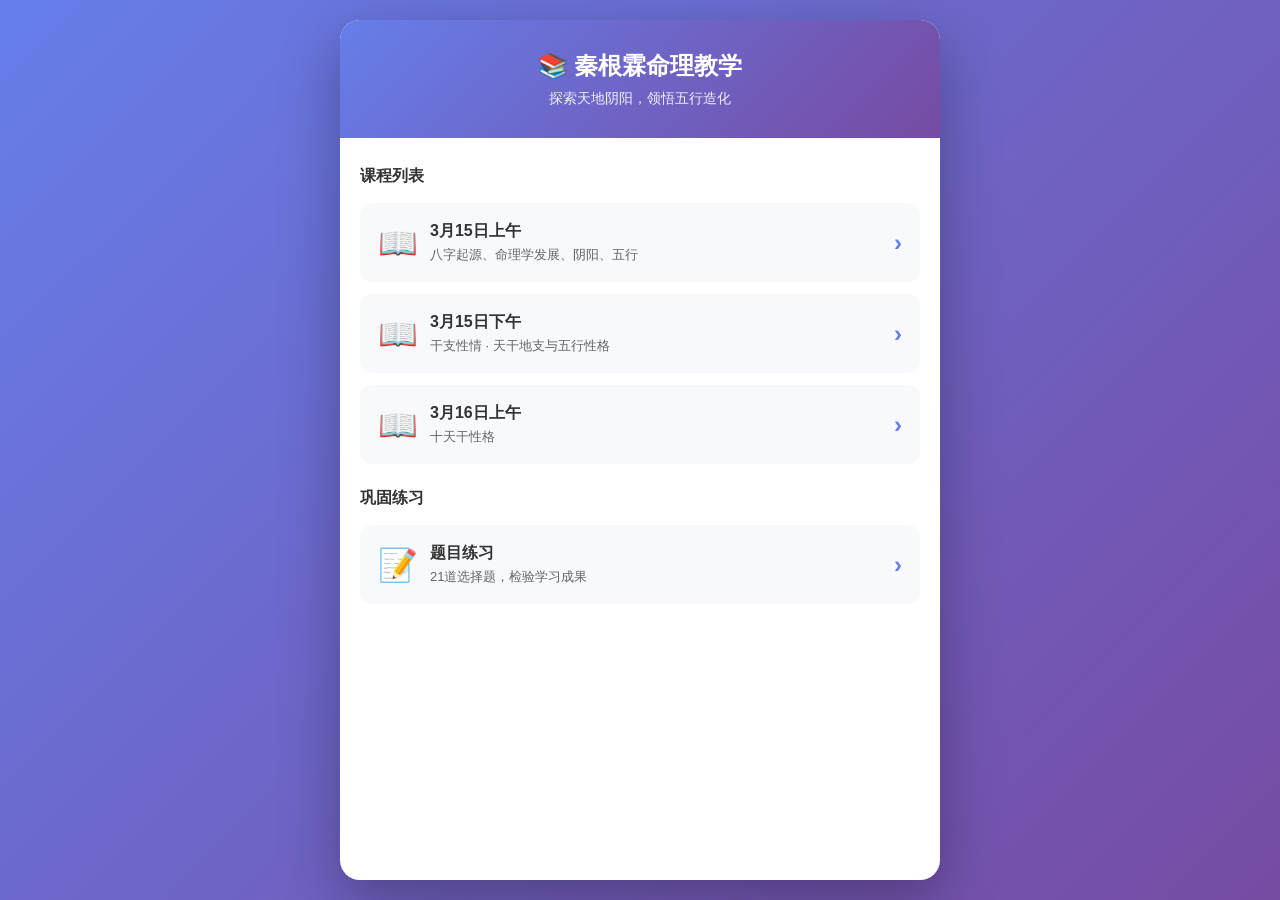
==== index.html @ aed4a35c "Initial commit: 秦根霖命理教学网页版" ====
<!DOCTYPE html>
<html lang="zh-CN">
<head>
  <meta charset="UTF-8">
  <meta name="viewport" content="width=device-width, initial-scale=1.0">
  <title>秦根霖命理教学</title>
  <link rel="stylesheet" href="style.css">
</head>
<body>
  <div class="container">
    <div class="header">
      <div class="welcome-card">
        <div class="title">📚 秦根霖命理教学</div>
        <div class="subtitle">探索天地阴阳，领悟五行造化</div>
      </div>
    </div>

    <div class="content">
      <div class="section-title">课程列表</div>
      <div id="course-list" class="course-list"></div>

      <div class="quiz-section">
        <div class="section-title">巩固练习</div>
        <div class="quiz-card" onclick="goToQuiz()">
          <div class="quiz-icon">📝</div>
          <div class="quiz-info">
            <div class="quiz-title">题目练习</div>
            <div class="quiz-desc" id="quiz-count">道选择题，检验学习成果</div>
          </div>
          <div class="arrow">›</div>
        </div>
      </div>
    </div>
  </div>

  <script src="data.js"></script>
  <script src="app.js"></script>
</body>
</html>
---- style.css ----
* {
  margin: 0;
  padding: 0;
  box-sizing: border-box;
}

body {
  font-family: -apple-system, BlinkMacSystemFont, 'Segoe UI', Roboto, 'Helvetica Neue', Arial, sans-serif;
  background: linear-gradient(135deg, #667eea 0%, #764ba2 100%);
  min-height: 100vh;
  padding: 20px;
}

.container {
  max-width: 600px;
  margin: 0 auto;
  background: white;
  border-radius: 20px;
  box-shadow: 0 20px 60px rgba(0, 0, 0, 0.3);
  overflow: hidden;
  min-height: calc(100vh - 40px);
  display: flex;
  flex-direction: column;
}

.header {
  background: linear-gradient(135deg, #667eea 0%, #764ba2 100%);
  padding: 30px 20px;
  color: white;
}

.welcome-card {
  text-align: center;
}

.welcome-card .title {
  font-size: 24px;
  font-weight: bold;
  margin-bottom: 8px;
}

.welcome-card .subtitle {
  font-size: 14px;
  opacity: 0.9;
}

.back-btn {
  background: rgba(255, 255, 255, 0.2);
  border: none;
  color: white;
  padding: 10px 16px;
  border-radius: 8px;
  cursor: pointer;
  font-size: 14px;
  margin-bottom: 10px;
}

.back-btn:hover {
  background: rgba(255, 255, 255, 0.3);
}

.page-title {
  font-size: 20px;
  font-weight: bold;
}

.content {
  flex: 1;
  padding: 20px;
  overflow-y: auto;
}

.section-title {
  font-size: 16px;
  font-weight: bold;
  color: #333;
  margin-bottom: 16px;
  margin-top: 8px;
}

.course-list {
  display: flex;
  flex-direction: column;
  gap: 12px;
  margin-bottom: 24px;
}

.course-card, .quiz-card {
  display: flex;
  align-items: center;
  padding: 16px;
  background: #f7f9fc;
  border-radius: 12px;
  cursor: pointer;
  transition: all 0.3s;
  border: 2px solid transparent;
}

.course-card:hover, .quiz-card:hover {
  transform: translateY(-2px);
  box-shadow: 0 4px 12px rgba(0, 0, 0, 0.1);
  border-color: #667eea;
}

.course-icon, .quiz-icon {
  font-size: 32px;
  margin-right: 12px;
}

.course-info, .quiz-info {
  flex: 1;
}

.course-title, .quiz-title {
  font-size: 16px;
  font-weight: bold;
  color: #333;
  margin-bottom: 4px;
}

.course-desc, .quiz-desc {
  font-size: 13px;
  color: #666;
}

.arrow {
  font-size: 24px;
  color: #667eea;
  font-weight: bold;
}

.quiz-section {
  margin-bottom: 24px;
}

/* 课程详情页样式 */
.course-section {
  margin-bottom: 24px;
}

.course-section-title {
  font-size: 16px;
  font-weight: bold;
  color: #667eea;
  margin-bottom: 12px;
  padding-left: 12px;
  border-left: 4px solid #667eea;
}

.course-points {
  background: #f7f9fc;
  border-radius: 12px;
  padding: 16px;
}

.course-point {
  display: flex;
  align-items: flex-start;
  margin-bottom: 10px;
}

.course-point:last-child {
  margin-bottom: 0;
}

.course-point-icon {
  color: #667eea;
  margin-right: 8px;
  font-weight: bold;
}

.course-point-text {
  flex: 1;
  font-size: 14px;
  color: #333;
  line-height: 1.6;
}

/* 题目练习页样式 */
.quiz-progress {
  background: #f7f9fc;
  padding: 16px 20px;
}

.progress-bar {
  height: 6px;
  background: #e0e0e0;
  border-radius: 3px;
  margin-bottom: 8px;
  overflow: hidden;
}

.progress-bar::before {
  content: '';
  display: block;
  height: 100%;
  background: linear-gradient(135deg, #667eea 0%, #764ba2 100%);
  width: var(--progress, 0%);
  transition: width 0.3s;
}

.progress-text {
  font-size: 13px;
  color: #666;
  text-align: center;
}

.question-card {
  background: #f7f9fc;
  border-radius: 12px;
  padding: 20px;
  margin-bottom: 20px;
}

.question-number {
  display: inline-block;
  background: #667eea;
  color: white;
  padding: 4px 12px;
  border-radius: 20px;
  font-size: 12px;
  margin-bottom: 12px;
}

.question-text {
  font-size: 16px;
  color: #333;
  line-height: 1.6;
  margin-bottom: 20px;
}

.options-list {
  display: flex;
  flex-direction: column;
  gap: 10px;
}

.option-item {
  display: flex;
  align-items: center;
  padding: 14px 16px;
  background: white;
  border: 2px solid #e0e0e0;
  border-radius: 10px;
  cursor: pointer;
  transition: all 0.2s;
}

.option-item:hover:not(.disabled) {
  border-color: #667eea;
}

.option-item.selected {
  border-color: #667eea;
  background: #f0f4ff;
}

.option-item.correct {
  border-color: #10b981;
  background: #ecfdf5;
}

.option-item.wrong {
  border-color: #ef4444;
  background: #fef2f2;
}

.option-item.disabled {
  cursor: not-allowed;
}

.option-letter {
  width: 28px;
  height: 28px;
  display: flex;
  align-items: center;
  justify-content: center;
  background: #f0f0f0;
  border-radius: 50%;
  font-weight: bold;
  color: #666;
  margin-right: 12px;
  font-size: 13px;
}

.option-item.selected .option-letter {
  background: #667eea;
  color: white;
}

.option-item.correct .option-letter {
  background: #10b981;
  color: white;
}

.option-item.wrong .option-letter {
  background: #ef4444;
  color: white;
}

.option-text {
  flex: 1;
  font-size: 14px;
  color: #333;
}

.explanation {
  margin-top: 16px;
  padding: 16px;
  background: #fffbeb;
  border-radius: 10px;
  border-left: 4px solid #f59e0b;
}

.explanation-title {
  font-weight: bold;
  color: #d97706;
  margin-bottom: 8px;
  font-size: 14px;
}

.explanation-text {
  font-size: 14px;
  color: #78350f;
  line-height: 1.6;
}

.bottom-bar {
  padding: 16px 20px;
  background: white;
  border-top: 1px solid #f0f0f0;
}

.btn-primary {
  width: 100%;
  padding: 14px;
  background: linear-gradient(135deg, #667eea 0%, #764ba2 100%);
  color: white;
  border: none;
  border-radius: 10px;
  font-size: 16px;
  font-weight: bold;
  cursor: pointer;
  transition: all 0.3s;
}

.btn-primary:hover {
  transform: translateY(-2px);
  box-shadow: 0 4px 12px rgba(102, 126, 234, 0.4);
}

.btn-primary:disabled {
  opacity: 0.5;
  cursor: not-allowed;
  transform: none;
}

.btn-secondary {
  width: 100%;
  padding: 14px;
  background: #f0f0f0;
  color: #333;
  border: none;
  border-radius: 10px;
  font-size: 16px;
  font-weight: bold;
  cursor: pointer;
  transition: all 0.3s;
}

.btn-secondary:hover {
  background: #e0e0e0;
}

/* 弹窗样式 */
.modal {
  display: none;
  position: fixed;
  top: 0;
  left: 0;
  width: 100%;
  height: 100%;
  background: rgba(0, 0, 0, 0.5);
  align-items: center;
  justify-content: center;
  z-index: 1000;
  padding: 20px;
}

.modal.show {
  display: flex;
}

.modal-content {
  background: white;
  border-radius: 20px;
  padding: 40px 30px;
  text-align: center;
  max-width: 400px;
  width: 100%;
  animation: slideUp 0.3s;
}

@keyframes slideUp {
  from {
    opacity: 0;
    transform: translateY(20px);
  }
  to {
    opacity: 1;
    transform: translateY(0);
  }
}

.result-icon {
  font-size: 64px;
  margin-bottom: 16px;
}

.result-title {
  font-size: 24px;
  font-weight: bold;
  color: #333;
  margin-bottom: 12px;
}

.result-score {
  font-size: 48px;
  font-weight: bold;
  color: #667eea;
  margin-bottom: 8px;
}

.result-desc {
  font-size: 14px;
  color: #666;
  margin-bottom: 24px;
}

.modal .btn-group {
  display: flex;
  gap: 12px;
}

.modal .btn-secondary,
.modal .btn-primary {
  flex: 1;
}
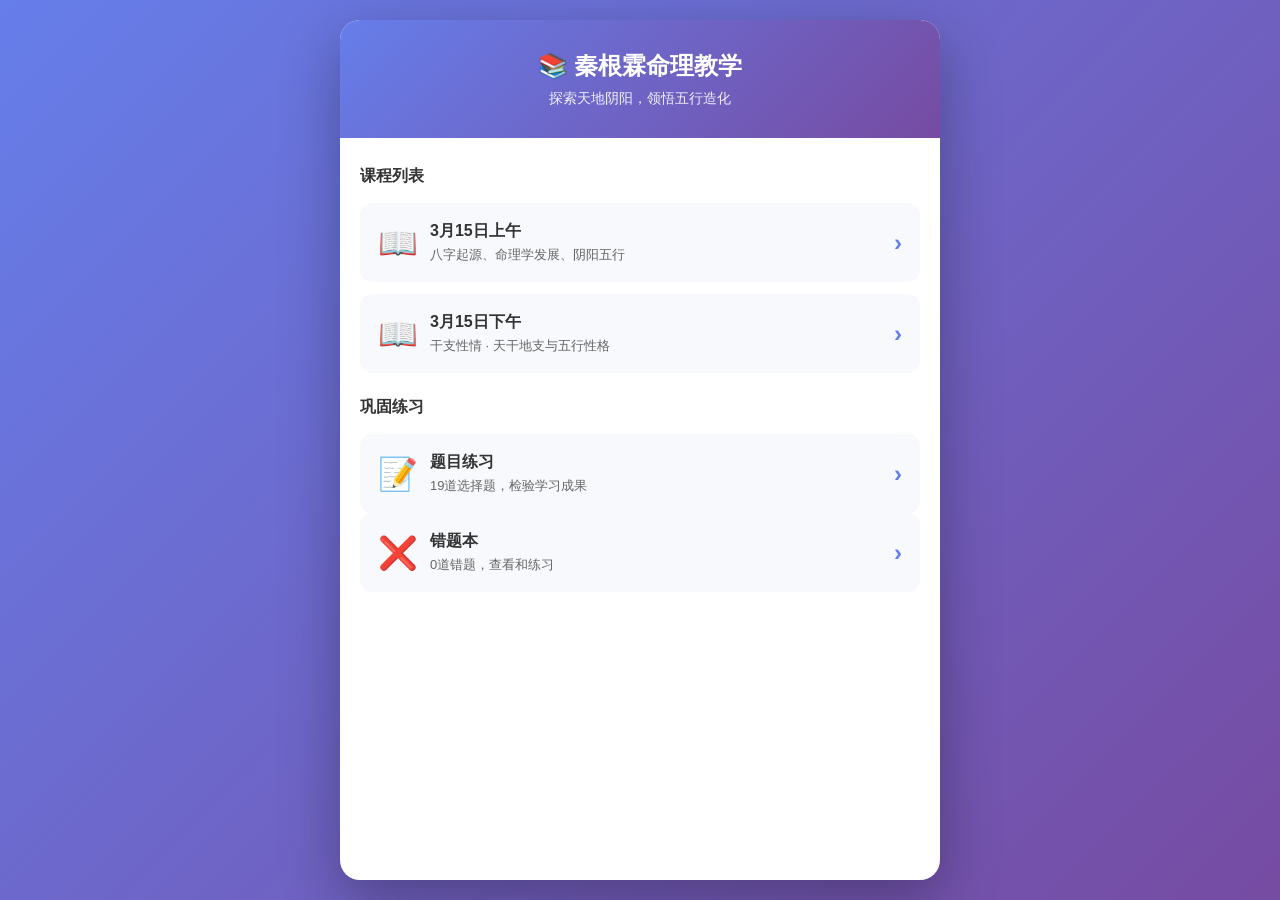
==== commit becd5ccc: "添加错题本功能和自动跳转下一题" ====
--- a/index.html
+++ b/index.html
@@ -29,6 +29,14 @@
           </div>
           <div class="arrow">›</div>
         </div>
+        <div class="quiz-card" onclick="goToWrongQuestions()">
+          <div class="quiz-icon">❌</div>
+          <div class="quiz-info">
+            <div class="quiz-title">错题本</div>
+            <div class="quiz-desc" id="wrong-count">查看和练习错题</div>
+          </div>
+          <div class="arrow">›</div>
+        </div>
       </div>
     </div>
   </div>
--- a/style.css
+++ b/style.css
@@ -446,3 +446,384 @@
 .modal .btn-primary {
   flex: 1;
 }
+
+/* 错题本样式 */
+.page-header {
+  background: linear-gradient(135deg, #667eea 0%, #764ba2 100%);
+  padding: 20px;
+  color: white;
+  display: flex;
+  align-items: center;
+  gap: 12px;
+}
+
+.page-header h1 {
+  font-size: 20px;
+  font-weight: bold;
+}
+
+/* 错题统计 */
+.wrong-stats {
+  padding: 20px;
+}
+
+.wrong-stats .stats-card {
+  background: linear-gradient(135deg, #667eea 0%, #764ba2 100%);
+  border-radius: 16px;
+  padding: 24px;
+  display: flex;
+  align-items: center;
+  justify-content: center;
+  margin-bottom: 16px;
+}
+
+.wrong-stats .stats-item {
+  flex: 1;
+  text-align: center;
+}
+
+.wrong-stats .stats-number {
+  font-size: 36px;
+  font-weight: bold;
+  color: white;
+  margin-bottom: 4px;
+}
+
+.wrong-stats .stats-label {
+  font-size: 14px;
+  color: rgba(255, 255, 255, 0.8);
+}
+
+.wrong-stats .stats-divider {
+  width: 2px;
+  height: 60px;
+  background: rgba(255, 255, 255, 0.3);
+}
+
+.wrong-stats .action-bar {
+  display: flex;
+  gap: 12px;
+}
+
+.wrong-stats .btn {
+  flex: 1;
+  padding: 12px;
+  border-radius: 10px;
+  font-size: 14px;
+  font-weight: 600;
+  border: none;
+  cursor: pointer;
+  transition: all 0.3s;
+}
+
+.wrong-stats .btn-primary {
+  background: linear-gradient(135deg, #667eea 0%, #764ba2 100%);
+  color: white;
+}
+
+.wrong-stats .btn-secondary {
+  background: #e0e0e0;
+  color: #333;
+}
+
+.wrong-stats .btn:hover {
+  transform: translateY(-2px);
+}
+
+/* 空状态 */
+.empty-state {
+  text-align: center;
+  padding: 80px 20px;
+}
+
+.empty-state .empty-icon {
+  font-size: 80px;
+  margin-bottom: 20px;
+}
+
+.empty-state .empty-text {
+  font-size: 20px;
+  font-weight: 600;
+  color: #333;
+  margin-bottom: 8px;
+}
+
+.empty-state .empty-desc {
+  font-size: 14px;
+  color: #666;
+  margin-bottom: 24px;
+}
+
+.empty-state .btn {
+  padding: 12px 32px;
+  background: linear-gradient(135deg, #667eea 0%, #764ba2 100%);
+  color: white;
+  border: none;
+  border-radius: 10px;
+  font-size: 14px;
+  font-weight: 600;
+  cursor: pointer;
+  transition: all 0.3s;
+}
+
+.empty-state .btn:hover {
+  transform: translateY(-2px);
+  box-shadow: 0 4px 12px rgba(102, 126, 234, 0.4);
+}
+
+/* 错题列表 */
+.wrong-list {
+  padding: 0 20px 20px;
+  display: flex;
+  flex-direction: column;
+  gap: 16px;
+}
+
+.wrong-item {
+  background: white;
+  border: 1px solid #e0e0e0;
+  border-radius: 12px;
+  padding: 20px;
+  box-shadow: 0 2px 8px rgba(0, 0, 0, 0.06);
+}
+
+.wrong-header {
+  display: flex;
+  justify-content: space-between;
+  align-items: center;
+  margin-bottom: 12px;
+}
+
+.wrong-badge {
+  background: linear-gradient(135deg, #ffebee 0%, #ffcdd2 100%);
+  padding: 4px 12px;
+  border-radius: 12px;
+}
+
+.wrong-badge .badge-text {
+  font-size: 12px;
+  font-weight: 600;
+  color: #d32f2f;
+}
+
+.wrong-meta {
+  display: flex;
+  gap: 12px;
+  align-items: center;
+}
+
+.wrong-count {
+  font-size: 12px;
+  color: #ff5722;
+  font-weight: 600;
+}
+
+.wrong-time {
+  font-size: 12px;
+  color: #999;
+}
+
+.wrong-question {
+  font-size: 16px;
+  color: #333;
+  line-height: 1.6;
+  margin-bottom: 16px;
+  font-weight: 500;
+}
+
+.wrong-answer {
+  font-size: 14px;
+  margin-bottom: 8px;
+  display: flex;
+  align-items: center;
+}
+
+.wrong-answer .answer-label {
+  color: #666;
+  margin-right: 8px;
+}
+
+.wrong-answer .answer-wrong {
+  color: #d32f2f;
+  font-weight: 600;
+  text-decoration: line-through;
+}
+
+.wrong-answer .answer-correct {
+  color: #388e3c;
+  font-weight: 600;
+}
+
+.wrong-footer {
+  margin-top: 16px;
+  padding-top: 16px;
+  border-top: 1px solid #f0f0f0;
+  display: flex;
+  justify-content: flex-end;
+}
+
+.wrong-footer .btn-sm {
+  padding: 8px 20px;
+  border-radius: 6px;
+  font-size: 12px;
+  border: none;
+  cursor: pointer;
+  transition: all 0.3s;
+}
+
+.wrong-footer .btn-remove {
+  background: #ffebee;
+  color: #d32f2f;
+}
+
+.wrong-footer .btn-remove:hover {
+  background: #ffcdd2;
+}
+
+/* 练习模态框 */
+.quiz-modal {
+  max-width: 500px;
+}
+
+.quiz-modal h3 {
+  text-align: left;
+  margin-bottom: 20px;
+  font-size: 20px;
+}
+
+.quiz-modal .close {
+  top: 15px;
+  right: 20px;
+}
+
+/* 练习进度 */
+.practice-progress {
+  margin-bottom: 20px;
+}
+
+.practice-progress .progress-bar {
+  height: 8px;
+  background: #e0e0e0;
+  border-radius: 4px;
+  overflow: hidden;
+  margin-bottom: 8px;
+}
+
+.practice-progress .progress-fill {
+  height: 100%;
+  background: linear-gradient(135deg, #667eea 0%, #764ba2 100%);
+  transition: width 0.3s;
+}
+
+.practice-progress .progress-text {
+  text-align: center;
+  font-size: 14px;
+  color: #666;
+}
+
+/* 练习题目 */
+.practice-question {
+  margin-bottom: 20px;
+}
+
+.practice-question .question-text {
+  font-size: 16px;
+  color: #333;
+  line-height: 1.6;
+  margin-bottom: 20px;
+  font-weight: 500;
+}
+
+.practice-question .options-list {
+  display: flex;
+  flex-direction: column;
+  gap: 12px;
+  margin-bottom: 20px;
+}
+
+.practice-question .option-item {
+  display: flex;
+  align-items: center;
+  padding: 14px;
+  background: #f5f7fa;
+  border: 2px solid transparent;
+  border-radius: 10px;
+  cursor: pointer;
+  transition: all 0.3s;
+}
+
+.practice-question .option-item:hover:not(.disabled) {
+  background: #e8eaf6;
+}
+
+.practice-question .option-item.selected {
+  border-color: #667eea;
+  background: #e8eaf6;
+}
+
+.practice-question .option-item.correct {
+  border-color: #388e3c;
+  background: #e8f5e9;
+}
+
+.practice-question .option-item.wrong {
+  border-color: #d32f2f;
+  background: #ffebee;
+}
+
+.practice-question .option-item.disabled {
+  cursor: not-allowed;
+}
+
+.practice-question .option-letter {
+  width: 36px;
+  height: 36px;
+  background: white;
+  border-radius: 50%;
+  display: flex;
+  align-items: center;
+  justify-content: center;
+  font-size: 14px;
+  font-weight: 600;
+  color: #666;
+  margin-right: 12px;
+  flex-shrink: 0;
+}
+
+.practice-question .option-text {
+  flex: 1;
+  font-size: 14px;
+  color: #333;
+  line-height: 1.5;
+}
+
+/* 练习结果 */
+.practice-result {
+  text-align: center;
+  padding: 20px 0;
+}
+
+.practice-result .result-icon {
+  font-size: 64px;
+  margin-bottom: 16px;
+}
+
+.practice-result .result-score {
+  font-size: 48px;
+  font-weight: bold;
+  color: #667eea;
+  margin-bottom: 12px;
+}
+
+.practice-result .result-title {
+  font-size: 20px;
+  font-weight: 600;
+  color: #333;
+  margin-bottom: 8px;
+}
+
+.practice-result .result-desc {
+  font-size: 14px;
+  color: #666;
+  margin-bottom: 24px;
+}
